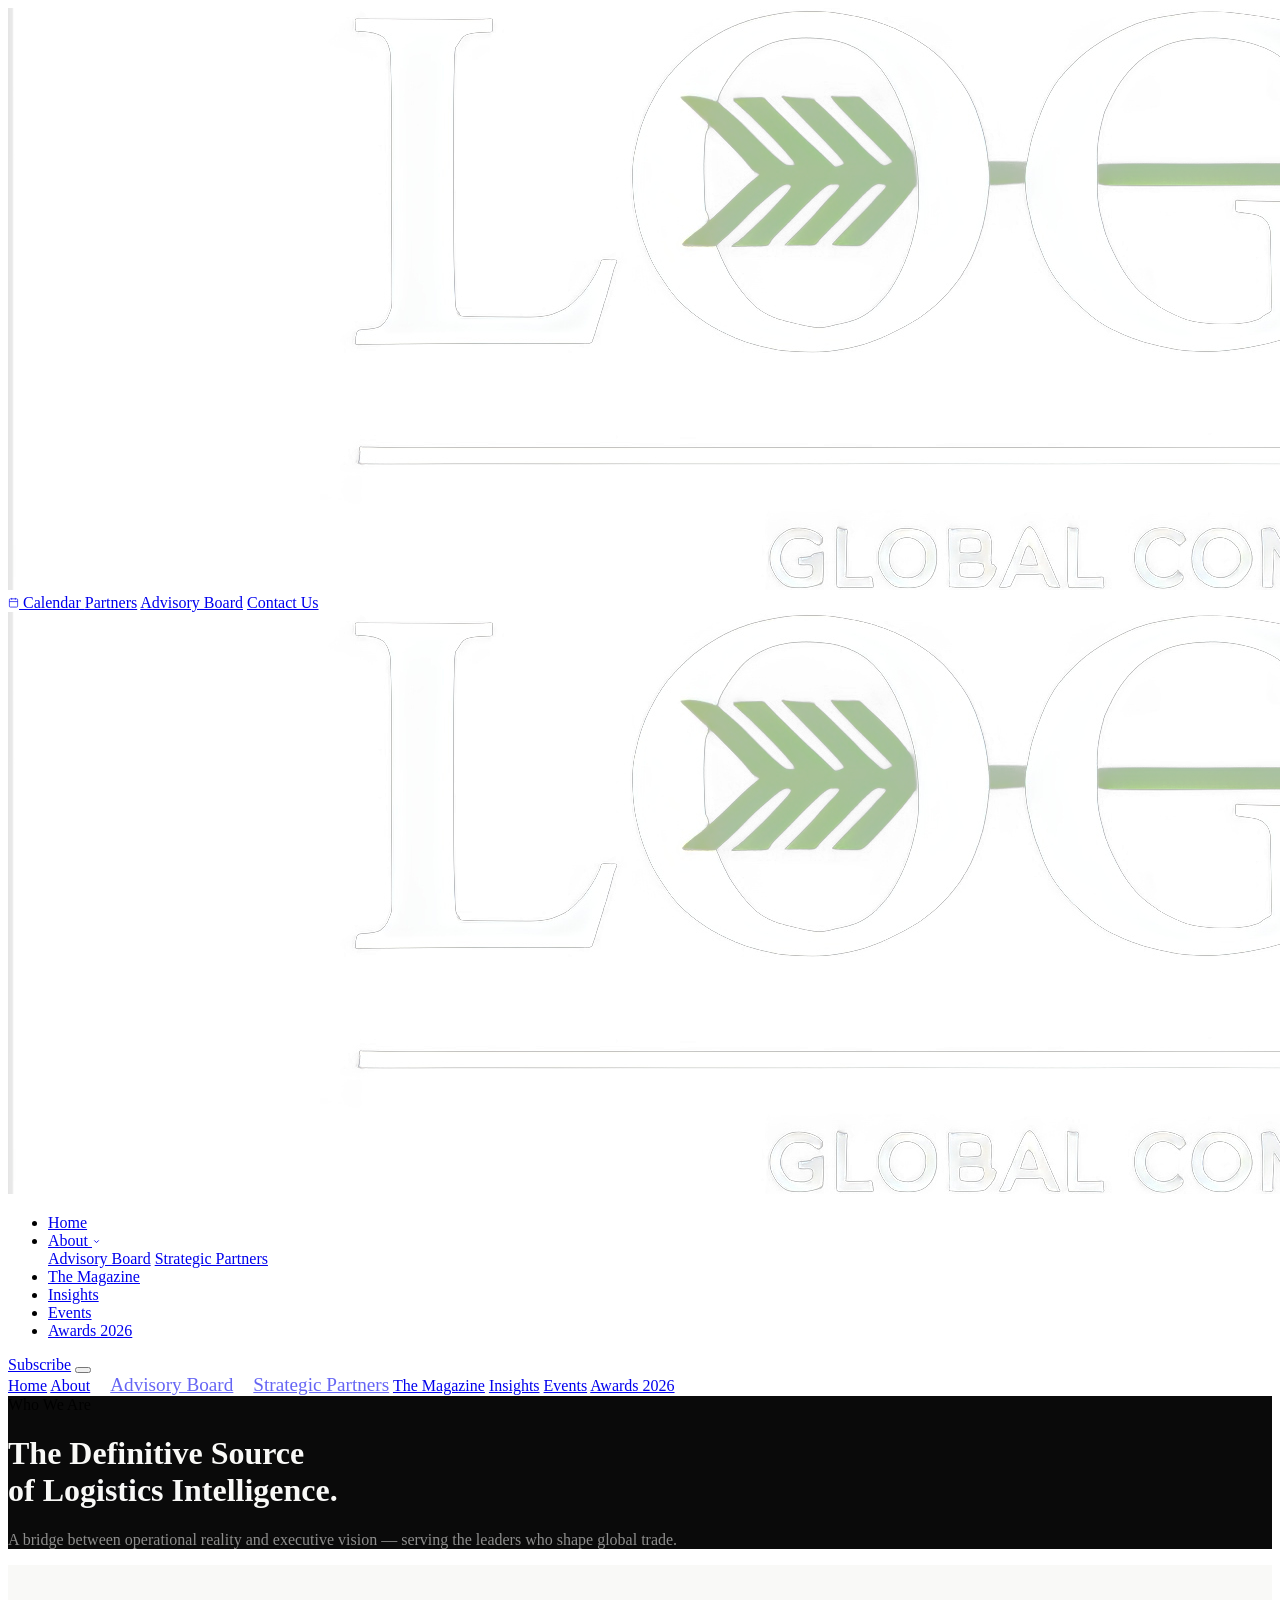
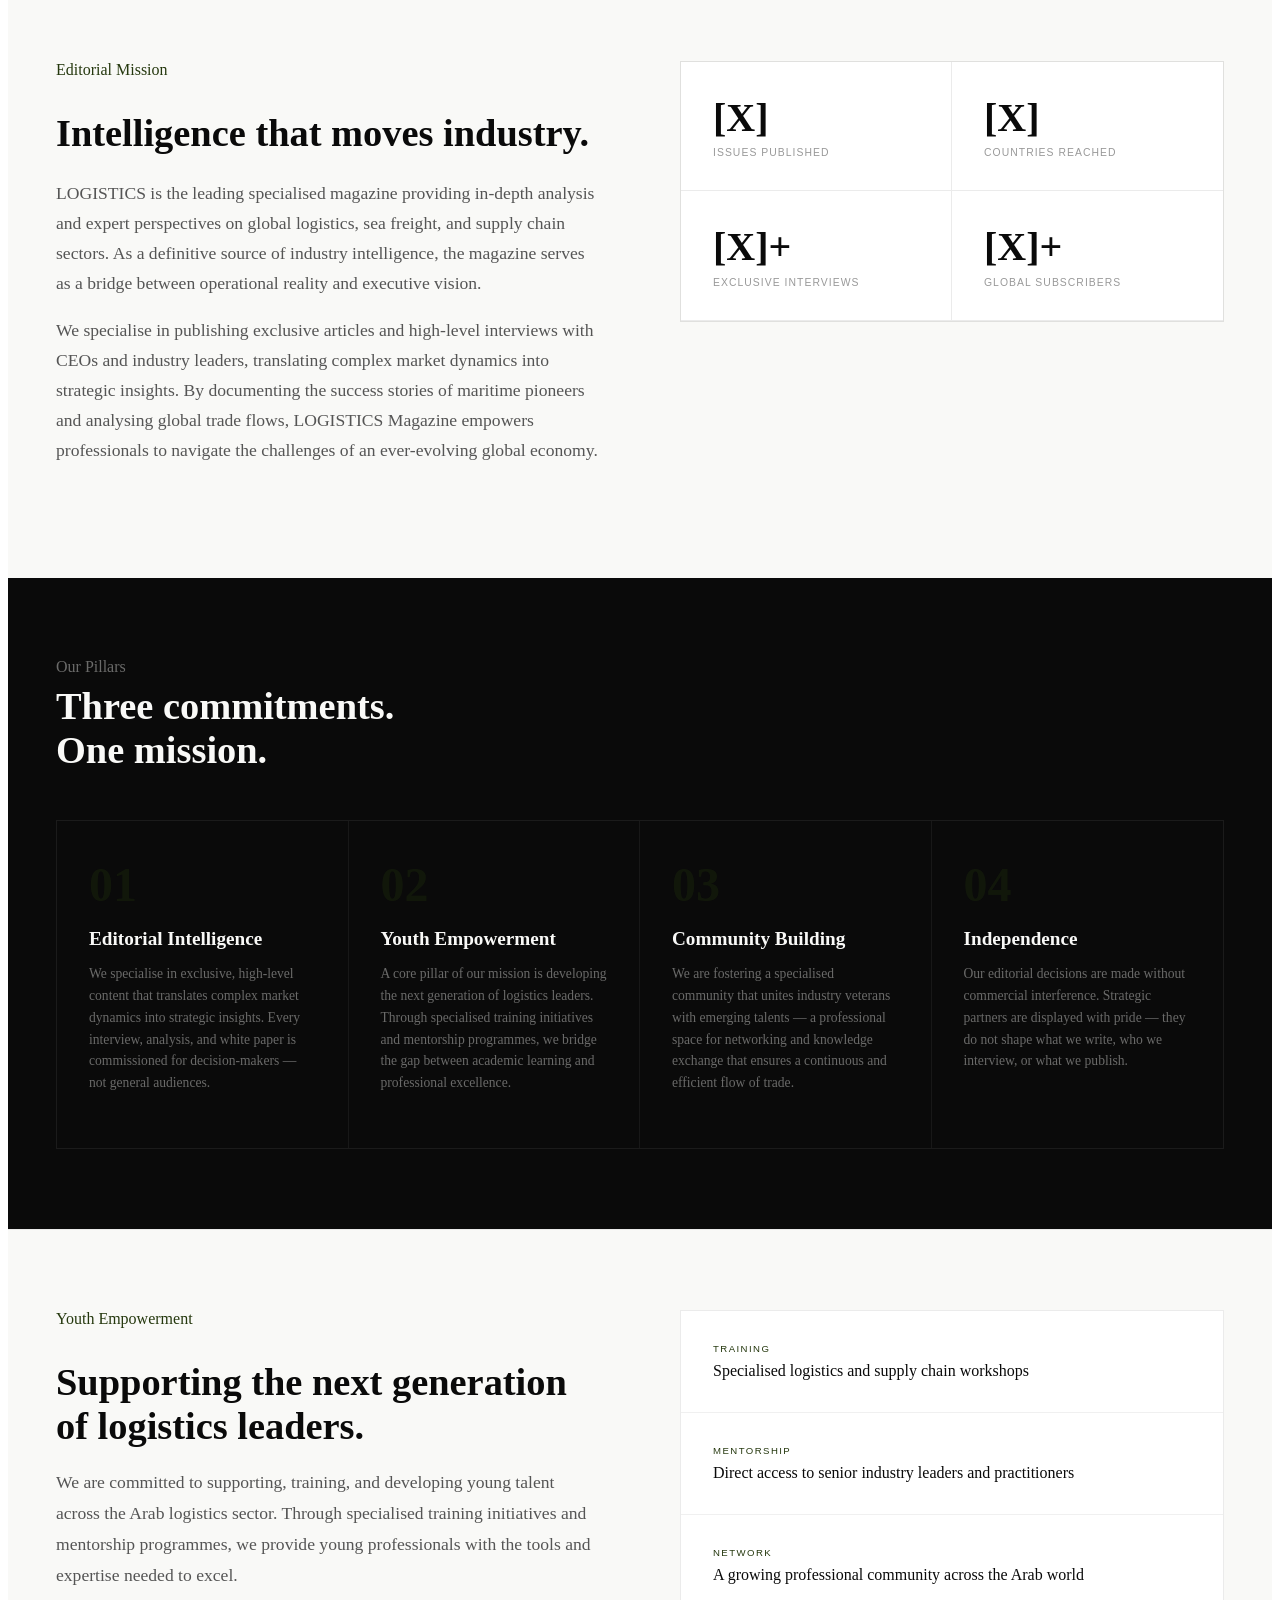
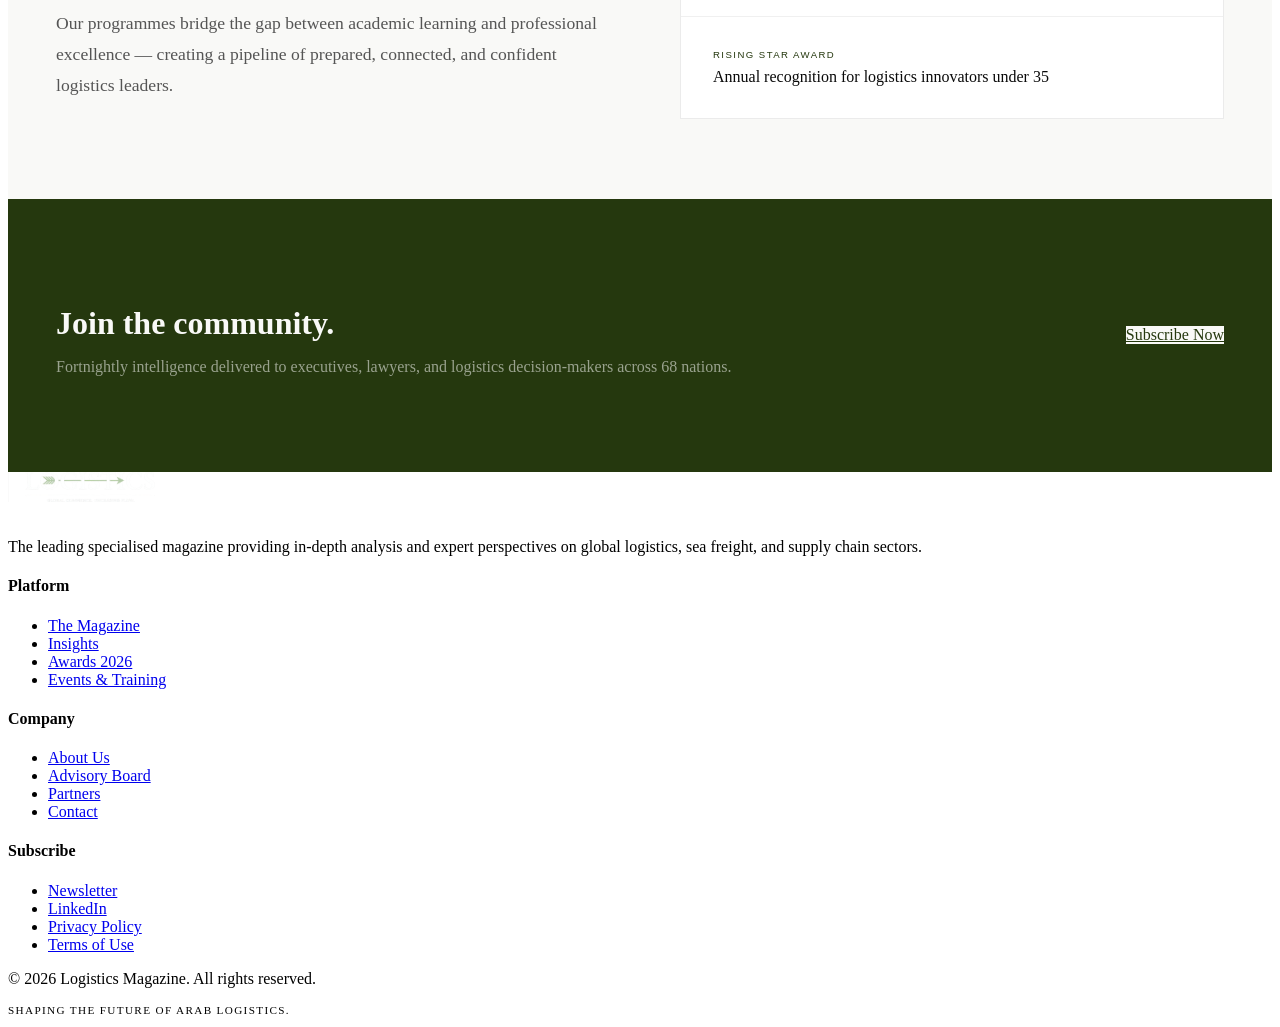
==== about.html @ a6165f2a "Add files via upload" ====
<!DOCTYPE html>
<html lang="en">
<head>
  <meta charset="UTF-8">
  <meta name="viewport" content="width=device-width, initial-scale=1.0">
  <title>About — Logistics Magazine</title>
  <link rel="stylesheet" href="style.css">
  <link rel="stylesheet" href="inner.css">
</head>
<body>
<div id="nav-placeholder"></div>

<!-- PAGE HEADER -->
<header class="page-header">
  <div class="section-label">Who We Are</div>
  <h1>The Definitive Source<br>of Logistics Intelligence.</h1>
  <p>A bridge between operational reality and executive vision — serving the leaders who shape global trade.</p>
</header>

<!-- MISSION STATEMENT -->
<section class="about-mission">
  <div class="about-mission-inner">
    <div class="about-col reveal">
      <div class="section-label">Editorial Mission</div>
      <h2>Intelligence that moves industry.</h2>
      <p>LOGISTICS is the leading specialised magazine providing in-depth analysis and expert perspectives on global logistics, sea freight, and supply chain sectors. As a definitive source of industry intelligence, the magazine serves as a bridge between operational reality and executive vision.</p>
      <p>We specialise in publishing exclusive articles and high-level interviews with CEOs and industry leaders, translating complex market dynamics into strategic insights. By documenting the success stories of maritime pioneers and analysing global trade flows, LOGISTICS Magazine empowers professionals to navigate the challenges of an ever-evolving global economy.</p>
    </div>
    <div class="about-col reveal" style="transition-delay:0.15s">
      <div class="about-stat-block">
        <div class="about-stat">
          <span class="about-stat-val">[X]</span>
          <span class="about-stat-label">Issues Published</span>
        </div>
        <div class="about-stat">
          <span class="about-stat-val">[X]</span>
          <span class="about-stat-label">Countries Reached</span>
        </div>
        <div class="about-stat">
          <span class="about-stat-val">[X]+</span>
          <span class="about-stat-label">Exclusive Interviews</span>
        </div>
        <div class="about-stat">
          <span class="about-stat-val">[X]+</span>
          <span class="about-stat-label">Global Subscribers</span>
        </div>
      </div>
    </div>
  </div>
</section>

<!-- THREE PILLARS -->
<section class="about-pillars">
  <div class="about-pillars-header reveal">
    <div class="section-label" style="color:rgba(249,249,247,0.4)">Our Pillars</div>
    <h2>Three commitments.<br>One mission.</h2>
  </div>
  <div class="pillars-grid">
    <div class="pillar-card reveal">
      <div class="pillar-num">01</div>
      <h3>Editorial Intelligence</h3>
      <p>We specialise in exclusive, high-level content that translates complex market dynamics into strategic insights. Every interview, analysis, and white paper is commissioned for decision-makers — not general audiences.</p>
    </div>
    <div class="pillar-card reveal" style="transition-delay:0.1s">
      <div class="pillar-num">02</div>
      <h3>Youth Empowerment</h3>
      <p>A core pillar of our mission is developing the next generation of logistics leaders. Through specialised training initiatives and mentorship programmes, we bridge the gap between academic learning and professional excellence.</p>
    </div>
    <div class="pillar-card reveal" style="transition-delay:0.2s">
      <div class="pillar-num">03</div>
      <h3>Community Building</h3>
      <p>We are fostering a specialised community that unites industry veterans with emerging talents — a professional space for networking and knowledge exchange that ensures a continuous and efficient flow of trade.</p>
    </div>
    <div class="pillar-card reveal" style="transition-delay:0.3s">
      <div class="pillar-num">04</div>
      <h3>Independence</h3>
      <p>Our editorial decisions are made without commercial interference. Strategic partners are displayed with pride — they do not shape what we write, who we interview, or what we publish.</p>
    </div>
  </div>
</section>

<!-- YOUTH EMPOWERMENT DEEP SECTION -->
<section style="padding:5rem 3rem;background:#F9F9F7;border-top:0.5px solid rgba(0,0,0,0.06)">
  <div style="display:grid;grid-template-columns:1fr 1fr;gap:5rem;align-items:center;max-width:1200px">
    <div class="reveal">
      <div class="section-label" style="color:#25380E">Youth Empowerment</div>
      <h2 style="font-family:'Playfair Display',serif;font-size:clamp(1.8rem,3vw,2.5rem);font-weight:700;color:#0A0A0A;line-height:1.15;margin-bottom:1.2rem">Supporting the next generation of logistics leaders.</h2>
      <p style="font-family:'Cormorant Garamond',serif;font-size:1.1rem;color:#555;line-height:1.75;margin-bottom:1rem">We are committed to supporting, training, and developing young talent across the Arab logistics sector. Through specialised training initiatives and mentorship programmes, we provide young professionals with the tools and expertise needed to excel.</p>
      <p style="font-family:'Cormorant Garamond',serif;font-size:1.1rem;color:#555;line-height:1.75">Our programmes bridge the gap between academic learning and professional excellence — creating a pipeline of prepared, connected, and confident logistics leaders.</p>
    </div>
    <div class="reveal" style="transition-delay:0.15s">
      <div style="border:0.5px solid rgba(0,0,0,0.08);background:#fff">
        <div style="padding:2rem;border-bottom:0.5px solid rgba(0,0,0,0.06)">
          <div style="font-family:'Jost',sans-serif;font-size:0.6rem;letter-spacing:0.15em;text-transform:uppercase;color:#25380E;margin-bottom:0.5rem">Training</div>
          <div style="font-family:'Playfair Display',serif;font-size:1rem;color:#0A0A0A">Specialised logistics and supply chain workshops</div>
        </div>
        <div style="padding:2rem;border-bottom:0.5px solid rgba(0,0,0,0.06)">
          <div style="font-family:'Jost',sans-serif;font-size:0.6rem;letter-spacing:0.15em;text-transform:uppercase;color:#25380E;margin-bottom:0.5rem">Mentorship</div>
          <div style="font-family:'Playfair Display',serif;font-size:1rem;color:#0A0A0A">Direct access to senior industry leaders and practitioners</div>
        </div>
        <div style="padding:2rem;border-bottom:0.5px solid rgba(0,0,0,0.06)">
          <div style="font-family:'Jost',sans-serif;font-size:0.6rem;letter-spacing:0.15em;text-transform:uppercase;color:#25380E;margin-bottom:0.5rem">Network</div>
          <div style="font-family:'Playfair Display',serif;font-size:1rem;color:#0A0A0A">A growing professional community across the Arab world</div>
        </div>
        <div style="padding:2rem">
          <div style="font-family:'Jost',sans-serif;font-size:0.6rem;letter-spacing:0.15em;text-transform:uppercase;color:#25380E;margin-bottom:0.5rem">Rising Star Award</div>
          <div style="font-family:'Playfair Display',serif;font-size:1rem;color:#0A0A0A">Annual recognition for logistics innovators under 35</div>
        </div>
      </div>
    </div>
  </div>
</section>

<!-- CTA STRIP -->
<section class="about-cta-strip">
  <div class="about-cta-inner reveal">
    <div>
      <h2>Join the community.</h2>
      <p>Fortnightly intelligence delivered to executives, lawyers, and logistics decision-makers across 68 nations.</p>
    </div>
    <a href="index.html#subscribe" class="btn-primary">Subscribe Now</a>
  </div>
</section>

<div id="footer-placeholder"></div>
<script src="main.js"></script>
<script src="components.js"></script>
</body>
</html>
---- inner.css ----
/* ── INNER PAGE SHARED STYLES ─────────────────────────────────────────────── */

.page-header { background: #0A0A0A; }
.page-header em { font-style: italic; color: rgba(249,249,247,0.5); }
.page-header h1 { color: #F9F9F7; }
.page-header p { color: rgba(249,249,247,0.55); }

/* ── ABOUT ───────────────────────────────────────────────────────────────── */
.about-mission { padding: 6rem 3rem; background: #F9F9F7; }
.about-mission-inner { display: grid; grid-template-columns: 1fr 1fr; gap: 5rem; align-items: start; }
.about-col h2 { font-family: 'Playfair Display', serif; font-size: clamp(1.8rem, 3vw, 2.5rem); font-weight: 700; line-height: 1.15; margin-bottom: 1.5rem; color: #0A0A0A; }
.about-col p { font-family: 'Cormorant Garamond', serif; font-size: 1.1rem; color: #555; margin-bottom: 1rem; line-height: 1.7; }
.about-col .section-label { color: #25380E; }
.about-col .section-label::before { background: #25380E; }
.about-stat-block { display: grid; grid-template-columns: 1fr 1fr; gap: 0; border: 0.5px solid rgba(0,0,0,0.1); }
.about-stat { padding: 2rem; border-right: 0.5px solid rgba(0,0,0,0.08); border-bottom: 0.5px solid rgba(0,0,0,0.08); background: #fff; display: flex; flex-direction: column; gap: 0.4rem; }
.about-stat:nth-child(even) { border-right: none; }
.about-stat-val { font-family: 'Playfair Display', serif; font-size: 2.5rem; font-weight: 700; color: #0A0A0A; }
.about-stat-label { font-family: 'Jost', sans-serif; font-size: 0.65rem; letter-spacing: 0.1em; text-transform: uppercase; color: #999; }

.about-pillars { padding: 5rem 3rem; background: #0A0A0A; }
.about-pillars-header { margin-bottom: 3rem; }
.about-pillars-header h2 { font-family: 'Playfair Display', serif; font-size: clamp(1.8rem, 3vw, 2.5rem); font-weight: 700; margin-top: 0.5rem; color: #F9F9F7; }
.pillars-grid { display: grid; grid-template-columns: repeat(4, 1fr); gap: 0; border: 0.5px solid rgba(255,255,255,0.07); }
.pillar-card { padding: 2.5rem 2rem; border-right: 0.5px solid rgba(255,255,255,0.06); transition: background 0.2s; }
.pillar-card:last-child { border-right: none; }
.pillar-card:hover { background: rgba(255,255,255,0.02); }
.pillar-num { font-family: 'Playfair Display', serif; font-size: 3rem; font-weight: 900; color: rgba(37,56,14,0.3); line-height: 1; margin-bottom: 1rem; }
.pillar-card h3 { font-family: 'Playfair Display', serif; font-size: 1.2rem; font-weight: 600; margin-bottom: 0.8rem; color: #F9F9F7; }
.pillar-card p { font-size: 0.85rem; color: rgba(249,249,247,0.4); line-height: 1.6; }

.about-cta-strip { padding: 5rem 3rem; background: #25380E; }
.about-cta-inner { display: flex; align-items: center; justify-content: space-between; gap: 3rem; }
.about-cta-inner h2 { font-family: 'Playfair Display', serif; font-size: clamp(1.5rem, 2.5vw, 2rem); font-weight: 700; margin-bottom: 0.5rem; color: #F9F9F7; }
.about-cta-inner p { font-family: 'Cormorant Garamond', serif; font-size: 1rem; color: rgba(249,249,247,0.55); }
.about-cta-strip .btn-primary { background: #F9F9F7; color: #25380E; white-space: nowrap; flex-shrink: 0; }
.about-cta-strip .btn-primary:hover { background: #fff; }

/* ── ISSUES PAGE ──────────────────────────────────────────────────────────── */
.issues-grid { padding: 4rem 3rem; display: grid; grid-template-columns: repeat(3, 1fr); gap: 1px; background: rgba(0,0,0,0.08); }
.issue-card { aspect-ratio: 2/3; padding: 2.5rem; display: flex; flex-direction: column; justify-content: flex-end; position: relative; overflow: hidden; cursor: none; transition: filter 0.3s; }
.issue-card:hover { filter: brightness(1.2); }
.issue-card-content { position: relative; z-index: 1; }
.issue-card .issue-number { font-family: 'Jost', sans-serif; font-size: 0.6rem; letter-spacing: 0.2em; text-transform: uppercase; color: rgba(255,255,255,0.4); margin-bottom: 0.5rem; }
.issue-card .issue-title { font-family: 'Playfair Display', serif; font-size: 1.2rem; font-weight: 600; color: #F9F9F7; margin-bottom: 0.4rem; line-height: 1.3; }
.issue-card .issue-date { font-size: 0.72rem; color: rgba(255,255,255,0.35); margin-bottom: 1rem; }
.issue-btn { display: inline-block; font-family: 'Jost', sans-serif; font-size: 0.62rem; letter-spacing: 0.12em; text-transform: uppercase; color: #F9F9F7; background: #25380E; padding: 0.5rem 1rem; text-decoration: none; transition: background 0.2s; }
.issue-btn:hover { background: #3a5518; }

/* ── INSIGHTS PAGE ────────────────────────────────────────────────────────── */
.insights-page-grid { padding: 4rem 3rem; display: grid; grid-template-columns: repeat(2, 1fr); gap: 0; border-top: 0.5px solid rgba(0,0,0,0.08); background: #F9F9F7; }
.insight-page-card { padding: 2.5rem; border-right: 0.5px solid rgba(0,0,0,0.08); border-bottom: 0.5px solid rgba(0,0,0,0.08); background: #F9F9F7; display: flex; flex-direction: column; gap: 0.8rem; transition: background 0.2s; }
.insight-page-card:hover { background: #EFEFEB; }
.insight-page-card:nth-child(even) { border-right: none; }
.insight-page-card .insight-category { font-family: 'Jost', sans-serif; font-size: 0.6rem; letter-spacing: 0.15em; text-transform: uppercase; color: #25380E; }
.insight-page-card h3 { font-family: 'Playfair Display', serif; font-size: 1.2rem; font-weight: 400; line-height: 1.4; color: #0A0A0A; flex: 1; }
.insight-page-card p { font-family: 'Cormorant Garamond', serif; font-size: 1rem; color: #777; line-height: 1.6; }
.insight-page-card .insight-meta { font-size: 0.72rem; color: #999; display: flex; gap: 0.5rem; }
.insight-page-card .insight-link { font-family: 'Jost', sans-serif; font-size: 0.65rem; letter-spacing: 0.1em; color: #25380E; text-decoration: none; }
.insight-page-card:first-child { grid-column: span 2; background: #0A0A0A; }
.insight-page-card:first-child h3 { font-size: 1.8rem; color: #F9F9F7; }
.insight-page-card:first-child .insight-category { color: var(--green-bright); }
.insight-page-card:first-child .insight-meta { color: rgba(249,249,247,0.35); }
.insight-page-card:first-child p { color: rgba(249,249,247,0.5); }
.insight-page-card:first-child .insight-link { color: var(--green-bright); }
.insight-page-card:first-child:hover { background: #111; }

/* ── ADVISORY PAGE ────────────────────────────────────────────────────────── */
.advisory-grid { padding: 4rem 3rem; display: grid; grid-template-columns: repeat(3, 1fr); gap: 0; background: #F9F9F7; border-top: 0.5px solid rgba(0,0,0,0.08); }
.advisory-card { padding: 2.5rem; border-right: 0.5px solid rgba(0,0,0,0.08); border-bottom: 0.5px solid rgba(0,0,0,0.08); background: #fff; display: flex; flex-direction: column; gap: 1rem; transition: background 0.2s; }
.advisory-card:hover { background: #F5F5F1; }
.advisory-card:nth-child(3n) { border-right: none; }
.advisory-card-avatar { width: 72px; height: 72px; border-radius: 50%; background: #25380E; display: flex; align-items: center; justify-content: center; font-family: 'Playfair Display', serif; font-size: 1.2rem; color: rgba(249,249,247,0.7); }
.advisory-card-name { font-family: 'Jost', sans-serif; font-size: 0.95rem; font-weight: 500; color: #0A0A0A; }
.advisory-card-title { font-family: 'Cormorant Garamond', serif; font-size: 1rem; color: #777; line-height: 1.4; }
.advisory-card-country { font-family: 'Jost', sans-serif; font-size: 0.6rem; letter-spacing: 0.15em; text-transform: uppercase; color: #25380E; }
.advisory-card-li { display: inline-flex; align-items: center; gap: 0.5rem; font-family: 'Jost', sans-serif; font-size: 0.65rem; letter-spacing: 0.1em; text-transform: uppercase; color: #888; text-decoration: none; border: 0.5px solid rgba(0,0,0,0.12); padding: 0.4rem 0.8rem; transition: background 0.2s, color 0.2s; width: fit-content; margin-top: auto; }
.advisory-card-li:hover { background: #0a66c2; color: #fff; border-color: #0a66c2; }

/* ── EVENTS PAGE ──────────────────────────────────────────────────────────── */
.events-list { padding: 4rem 3rem; border-top: 0.5px solid rgba(0,0,0,0.08); background: #F9F9F7; }
.event-row { display: grid; grid-template-columns: 100px 140px 1fr auto; align-items: center; gap: 2rem; padding: 2rem 0; border-bottom: 0.5px solid rgba(0,0,0,0.08); transition: background 0.2s, padding 0.2s; cursor: none; }
.event-row:hover { background: #EFEFEB; padding-left: 1rem; }
.event-date { font-family: 'Playfair Display', serif; font-size: 1rem; font-weight: 700; color: #0A0A0A; }
.event-city { font-family: 'Jost', sans-serif; font-size: 0.7rem; font-weight: 500; letter-spacing: 0.15em; text-transform: uppercase; color: #25380E; }
.event-info h3 { font-family: 'Playfair Display', serif; font-size: 1.1rem; font-weight: 400; color: #0A0A0A; margin-bottom: 0.3rem; }
.event-info p { font-size: 0.82rem; color: #777; line-height: 1.5; }
.event-type { font-family: 'Jost', sans-serif; font-size: 0.6rem; letter-spacing: 0.12em; text-transform: uppercase; color: #F9F9F7; background: #25380E; padding: 0.3rem 0.8rem; white-space: nowrap; }

.register-section { padding: 5rem 3rem; background: #0A0A0A; border-top: 0.5px solid rgba(255,255,255,0.05); }
.register-inner { max-width: 700px; }
.register-inner h2 { font-family: 'Playfair Display', serif; font-size: 2rem; font-weight: 700; margin-bottom: 0.5rem; color: #F9F9F7; }
.register-inner p { font-family: 'Cormorant Garamond', serif; font-size: 1.05rem; color: rgba(249,249,247,0.5); margin-bottom: 2rem; }
.register-form { display: grid; grid-template-columns: 1fr 1fr; gap: 1px; background: rgba(255,255,255,0.06); border: 0.5px solid rgba(255,255,255,0.06); margin-bottom: 1px; }
.form-field { background: #111; padding: 1rem 1.2rem; display: flex; flex-direction: column; gap: 0.3rem; }
.form-field label { font-family: 'Jost', sans-serif; font-size: 0.6rem; letter-spacing: 0.12em; text-transform: uppercase; color: rgba(249,249,247,0.3); }
.form-field input, .form-field select { background: transparent; border: none; color: #F9F9F7; font-family: 'Jost', sans-serif; font-size: 0.9rem; outline: none; padding: 0; }
.form-field select option { background: #1a1a1a; }
.form-full { grid-column: span 2; }
.form-submit { background: #111; padding: 1.2rem; border-top: 0.5px solid rgba(255,255,255,0.06); display: flex; justify-content: flex-end; }

/* ── AWARDS PAGE ──────────────────────────────────────────────────────────── */
.awards-hero { padding: 180px 3rem 80px; background: linear-gradient(135deg, #0A0A0A 0%, #1a2e10 100%); border-bottom: 0.5px solid rgba(37,56,14,0.3); position: relative; overflow: hidden; }
.awards-hero::before { content: 'GOLD LIST'; position: absolute; right: -2rem; top: 50%; transform: translateY(-50%); font-family: 'Playfair Display', serif; font-size: 12rem; font-weight: 900; color: rgba(196,169,90,0.04); white-space: nowrap; pointer-events: none; letter-spacing: 0.1em; }
.awards-hero h1 { font-family: 'Playfair Display', serif; font-size: clamp(3rem, 6vw, 5.5rem); font-weight: 700; line-height: 1; max-width: 700px; margin-bottom: 1rem; color: #F9F9F7; }
.awards-hero .gold-accent { color: var(--gold); }
.awards-hero p { font-family: 'Cormorant Garamond', serif; font-size: 1.15rem; color: rgba(249,249,247,0.5); max-width: 560px; line-height: 1.7; }

.awards-grid { padding: 4rem 3rem; display: grid; grid-template-columns: repeat(3, 1fr); gap: 0; background: #F9F9F7; border-top: 0.5px solid rgba(0,0,0,0.08); }
.award-card { padding: 3rem 2.5rem; border-right: 0.5px solid rgba(0,0,0,0.08); border-bottom: 0.5px solid rgba(0,0,0,0.08); background: #fff; position: relative; transition: background 0.2s; }
.award-card:hover { background: #F5F5F1; }
.award-card:nth-child(3n) { border-right: none; }
.award-card:last-child.award-lifetime { grid-column: span 3; border-right: none; background: #0A0A0A; display: flex; align-items: center; gap: 4rem; }
.award-card:last-child.award-lifetime .award-title { color: #F9F9F7; }
.award-card:last-child.award-lifetime .award-desc { color: rgba(249,249,247,0.4); }
.award-number { font-family: 'Playfair Display', serif; font-size: 4rem; font-weight: 900; color: rgba(196,169,90,0.12); line-height: 1; margin-bottom: 1rem; }
.award-icon { font-size: 1.5rem; margin-bottom: 1rem; }
.award-title { font-family: 'Playfair Display', serif; font-size: 1.1rem; font-weight: 600; color: #0A0A0A; margin-bottom: 0.3rem; }
.award-subtitle { font-family: 'Jost', sans-serif; font-size: 0.6rem; letter-spacing: 0.12em; text-transform: uppercase; color: var(--gold); margin-bottom: 1rem; }
.award-desc { font-size: 0.82rem; color: #777; line-height: 1.6; }
.award-nominate { display: inline-block; margin-top: 1.5rem; font-family: 'Jost', sans-serif; font-size: 0.6rem; letter-spacing: 0.12em; text-transform: uppercase; color: var(--gold); border: 0.5px solid var(--gold); padding: 0.4rem 0.9rem; text-decoration: none; transition: background 0.2s, color 0.2s; }
.award-nominate:hover { background: var(--gold); color: #0A0A0A; }

/* ── PARTNERS PAGE ────────────────────────────────────────────────────────── */
.partners-grid { padding: 5rem 3rem; display: grid; grid-template-columns: repeat(3, 1fr); gap: 0; background: #F9F9F7; border-top: 0.5px solid rgba(0,0,0,0.08); }
.partner-card { padding: 3rem; border-right: 0.5px solid rgba(0,0,0,0.08); border-bottom: 0.5px solid rgba(0,0,0,0.08); background: #fff; display: flex; flex-direction: column; gap: 1rem; align-items: center; text-align: center; transition: background 0.2s; }
.partner-card:hover { background: #F5F5F1; }
.partner-card:nth-child(3n) { border-right: none; }
.partner-logo-placeholder { width: 80px; height: 80px; background: #f0f0ec; border: 0.5px solid rgba(0,0,0,0.08); display: flex; align-items: center; justify-content: center; }
.partner-logo-placeholder span { font-family: 'Playfair Display', serif; font-size: 1.5rem; color: #25380E; }
.partner-name { font-family: 'Jost', sans-serif; font-size: 0.8rem; font-weight: 500; letter-spacing: 0.05em; color: #0A0A0A; }

/* RESPONSIVE INNER */
@media (max-width: 900px) {
  .about-mission { padding: 4rem 1.5rem; }
  .about-mission-inner { grid-template-columns: 1fr; gap: 3rem; }
  .about-pillars { padding: 3rem 1.5rem; }
  .pillars-grid { grid-template-columns: repeat(2, 1fr); }
  .pillar-card:nth-child(2) { border-right: none; }
  .about-cta-strip { padding: 4rem 1.5rem; }
  .about-cta-inner { flex-direction: column; align-items: flex-start; }
  .issues-grid { padding: 2rem 1.5rem; grid-template-columns: repeat(2, 1fr); }
  .insights-page-grid { padding: 2rem 1.5rem; grid-template-columns: 1fr; }
  .insight-page-card:first-child { grid-column: span 1; }
  .insight-page-card:first-child h3 { font-size: 1.3rem; }
  .advisory-grid { padding: 2rem 1.5rem; grid-template-columns: repeat(2, 1fr); }
  .advisory-card:nth-child(3n) { border-right: 0.5px solid rgba(0,0,0,0.08); }
  .advisory-card:nth-child(even) { border-right: none; }
  .events-list { padding: 2rem 1.5rem; }
  .event-row { grid-template-columns: 80px 1fr; gap: 1rem; }
  .event-city { display: none; }
  .event-type { display: none; }
  .register-section { padding: 3rem 1.5rem; }
  .register-form { grid-template-columns: 1fr; }
  .form-full { grid-column: span 1; }
  .awards-grid { padding: 2rem 1.5rem; grid-template-columns: repeat(2, 1fr); }
  .award-card:nth-child(3n) { border-right: 0.5px solid rgba(0,0,0,0.08); }
  .award-card:nth-child(even) { border-right: none; }
  .award-card:last-child.award-lifetime { grid-column: span 2; flex-direction: column; gap: 1rem; }
  .partners-grid { padding: 3rem 1.5rem; grid-template-columns: repeat(2, 1fr); }
  .partner-card:nth-child(3n) { border-right: 0.5px solid rgba(0,0,0,0.08); }
  .partner-card:nth-child(even) { border-right: none; }
}
@media (max-width: 600px) {
  .pillars-grid { grid-template-columns: 1fr; }
  .pillar-card { border-right: none !important; }
  .issues-grid { grid-template-columns: 1fr; }
  .advisory-grid { grid-template-columns: 1fr; }
  .awards-grid { grid-template-columns: 1fr; }
  .award-card:last-child.award-lifetime { grid-column: span 1; }
  .partners-grid { grid-template-columns: 1fr; }
  .awards-hero { padding: 120px 1.5rem 60px; }
}
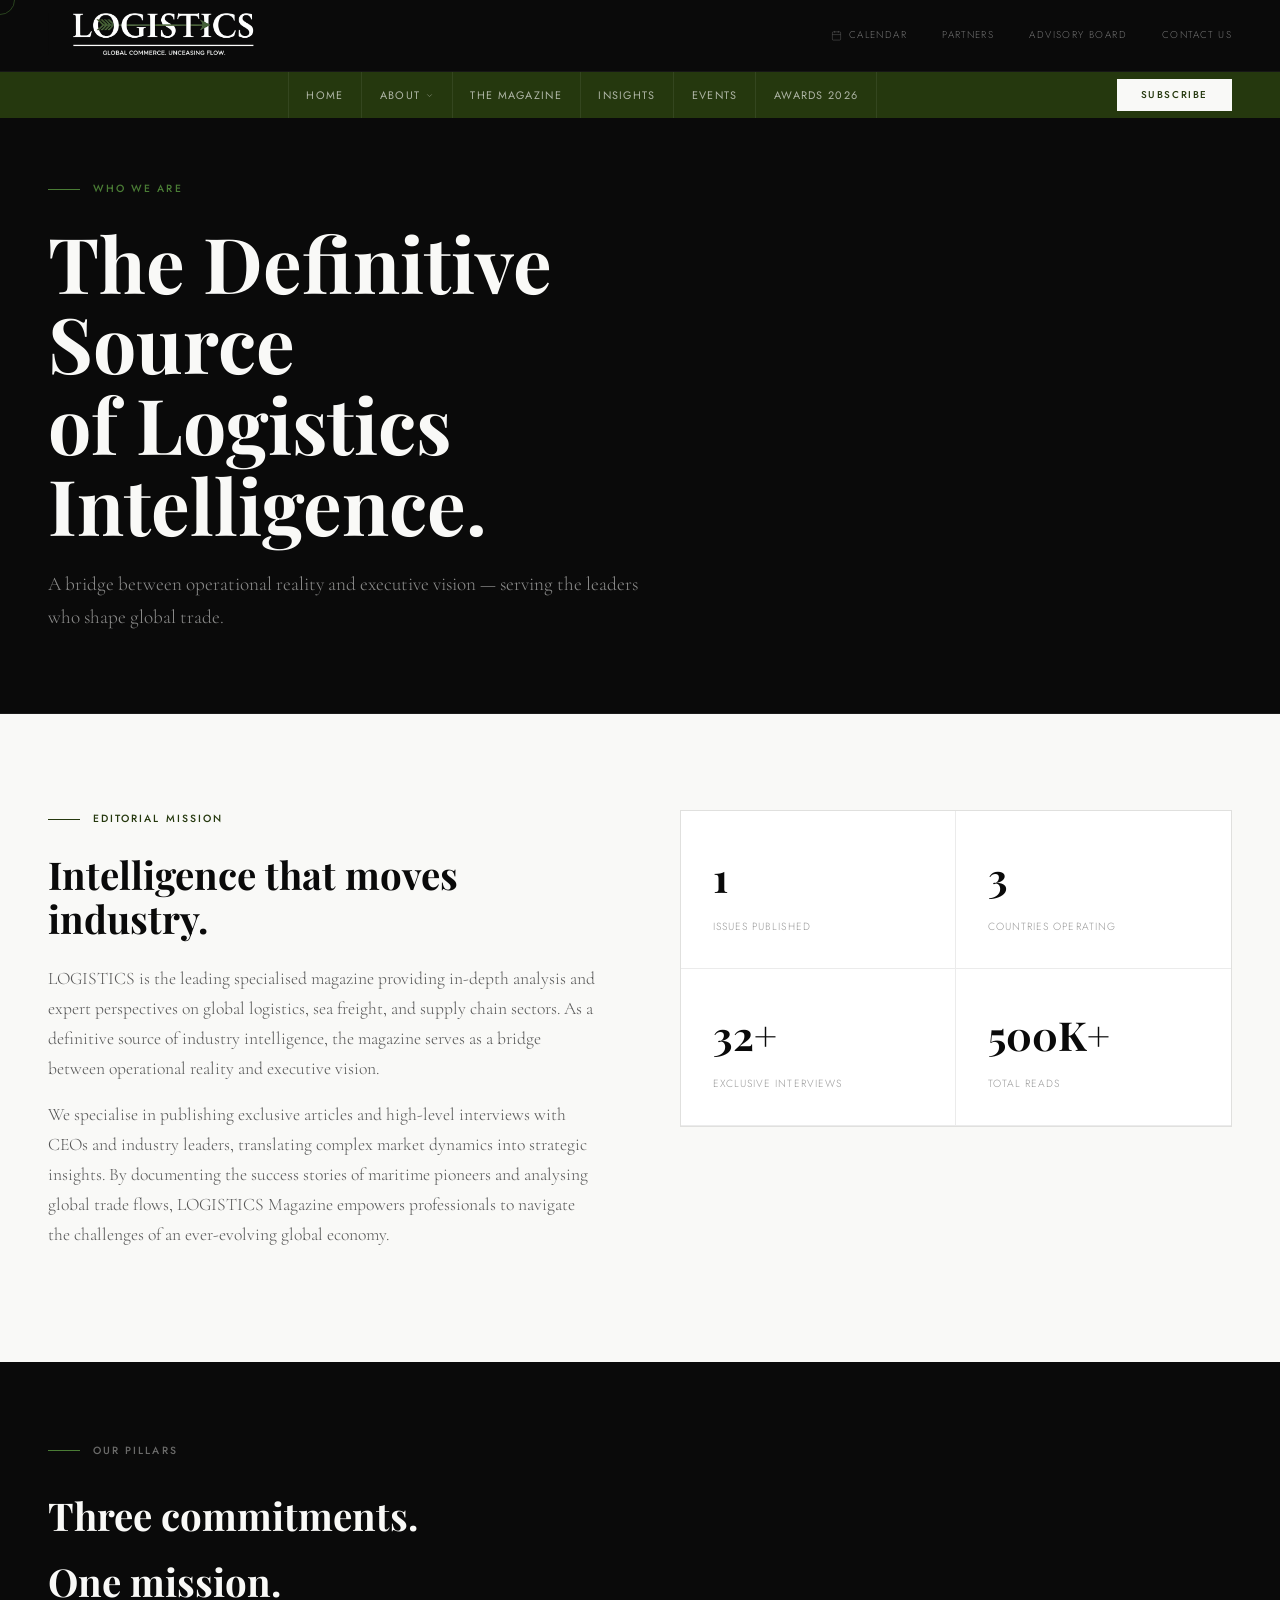
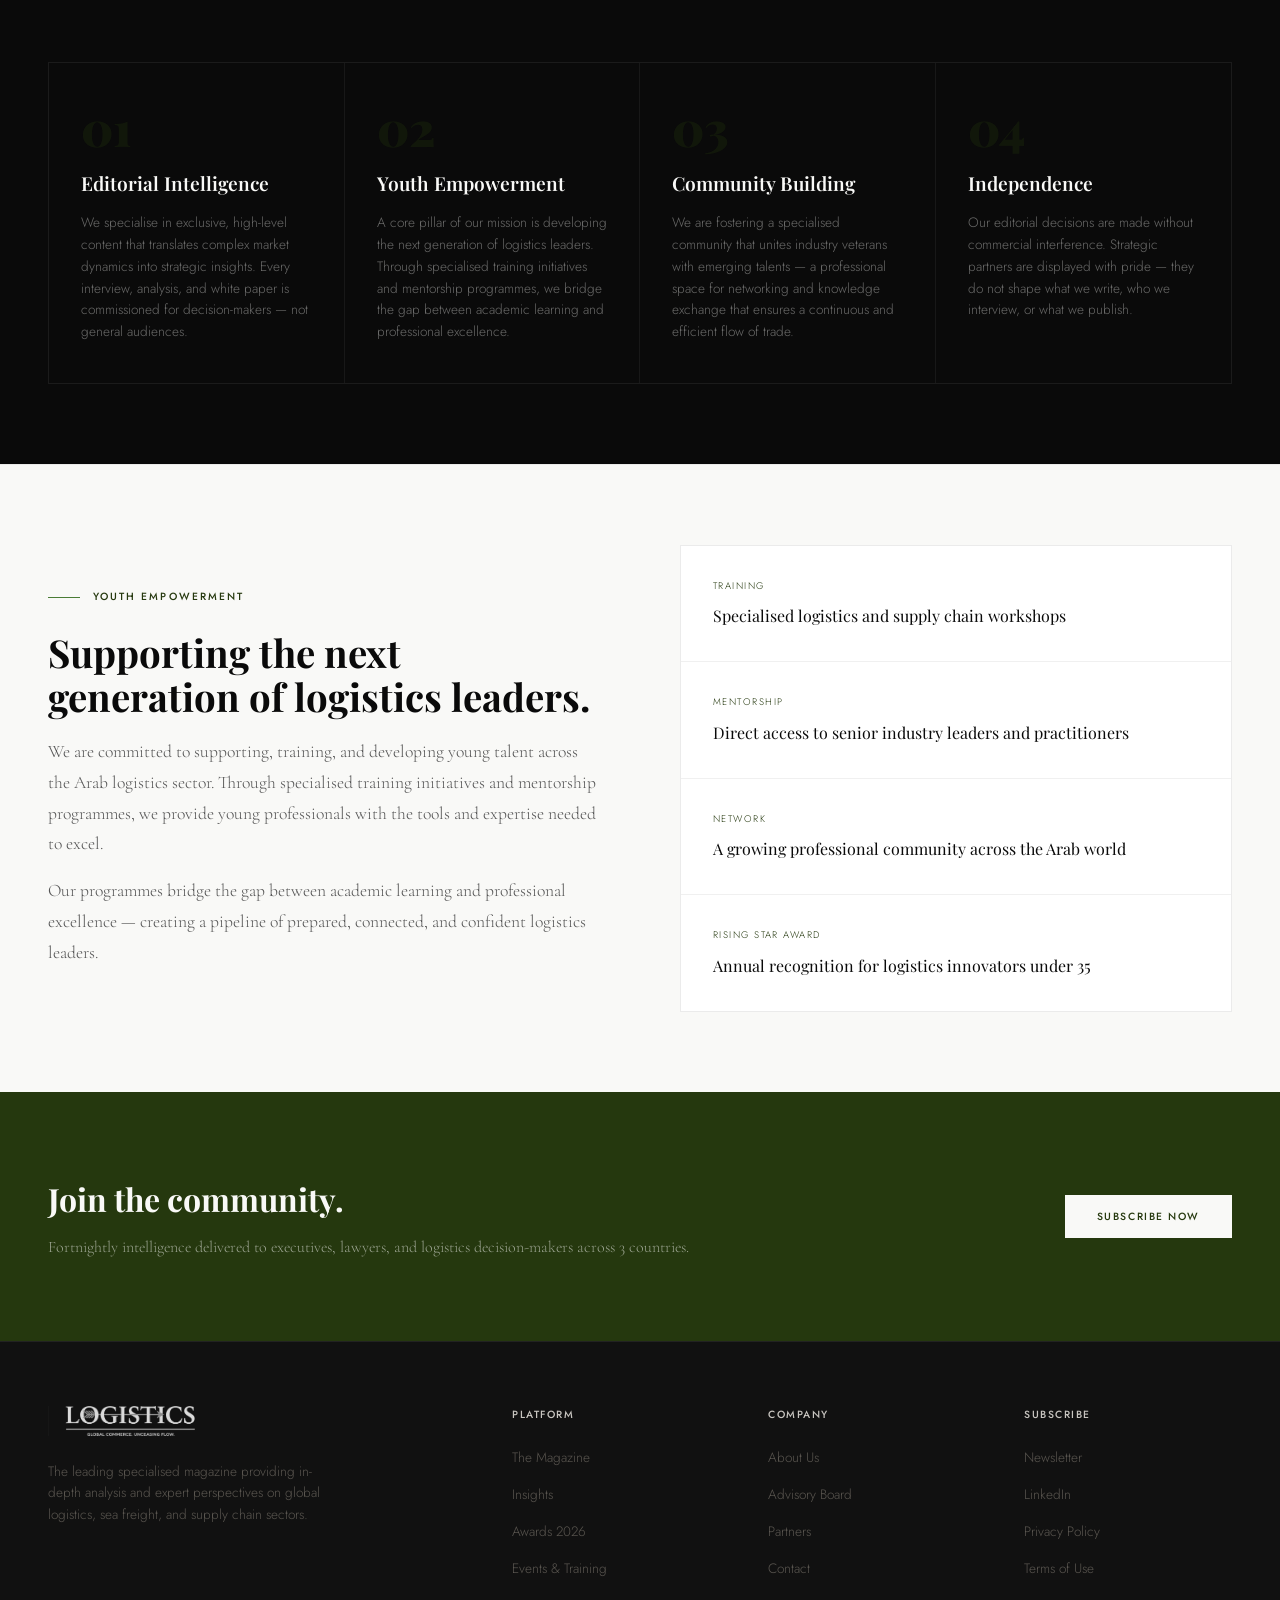
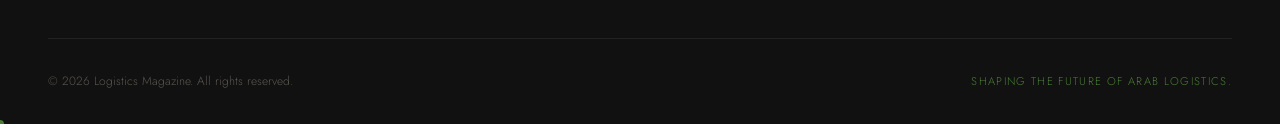
==== commit 17bf75b7: "Update about.html" ====
--- a/about.html
+++ b/about.html
@@ -10,14 +10,12 @@
 <body>
 <div id="nav-placeholder"></div>
 
-<!-- PAGE HEADER -->
 <header class="page-header">
   <div class="section-label">Who We Are</div>
   <h1>The Definitive Source<br>of Logistics Intelligence.</h1>
   <p>A bridge between operational reality and executive vision — serving the leaders who shape global trade.</p>
 </header>
 
-<!-- MISSION STATEMENT -->
 <section class="about-mission">
   <div class="about-mission-inner">
     <div class="about-col reveal">
@@ -29,27 +27,26 @@
     <div class="about-col reveal" style="transition-delay:0.15s">
       <div class="about-stat-block">
         <div class="about-stat">
-          <span class="about-stat-val">[X]</span>
+          <span class="about-stat-val">1</span>
           <span class="about-stat-label">Issues Published</span>
         </div>
         <div class="about-stat">
-          <span class="about-stat-val">[X]</span>
-          <span class="about-stat-label">Countries Reached</span>
+          <span class="about-stat-val">3</span>
+          <span class="about-stat-label">Countries Operating</span>
         </div>
         <div class="about-stat">
-          <span class="about-stat-val">[X]+</span>
+          <span class="about-stat-val">32+</span>
           <span class="about-stat-label">Exclusive Interviews</span>
         </div>
         <div class="about-stat">
-          <span class="about-stat-val">[X]+</span>
-          <span class="about-stat-label">Global Subscribers</span>
+          <span class="about-stat-val">500K+</span>
+          <span class="about-stat-label">Total Reads</span>
         </div>
       </div>
     </div>
   </div>
 </section>
 
-<!-- THREE PILLARS -->
 <section class="about-pillars">
   <div class="about-pillars-header reveal">
     <div class="section-label" style="color:rgba(249,249,247,0.4)">Our Pillars</div>
@@ -79,7 +76,6 @@
   </div>
 </section>
 
-<!-- YOUTH EMPOWERMENT DEEP SECTION -->
 <section style="padding:5rem 3rem;background:#F9F9F7;border-top:0.5px solid rgba(0,0,0,0.06)">
   <div style="display:grid;grid-template-columns:1fr 1fr;gap:5rem;align-items:center;max-width:1200px">
     <div class="reveal">
@@ -111,12 +107,11 @@
   </div>
 </section>
 
-<!-- CTA STRIP -->
 <section class="about-cta-strip">
   <div class="about-cta-inner reveal">
     <div>
       <h2>Join the community.</h2>
-      <p>Fortnightly intelligence delivered to executives, lawyers, and logistics decision-makers across 68 nations.</p>
+      <p>Fortnightly intelligence delivered to executives, lawyers, and logistics decision-makers across 3 countries.</p>
     </div>
     <a href="index.html#subscribe" class="btn-primary">Subscribe Now</a>
   </div>
--- a/style.css
+++ b/style.css
@@ -0,0 +1,498 @@
+@import url('https://fonts.googleapis.com/css2?family=Playfair+Display:ital,wght@0,400;0,600;0,700;0,900;1,400;1,600&family=Cormorant+Garamond:ital,wght@0,300;0,400;0,500;0,600;1,300;1,400&family=Jost:wght@300;400;500;600&display=swap');
+
+:root {
+  --black: #080808;
+  --black-2: #111111;
+  --black-3: #1a1a1a;
+  --black-4: #222222;
+  --green-dark: #1e3a14;
+  --green-mid: #2d5a1e;
+  --green: #25380E;
+  --green-light: #2d4510;
+  --green-bright: #4a7c35;
+  --gold: #c4a95a;
+  --gold-light: #d4bc7a;
+  --white: #F9F9F7;
+  --white-dim: #c8c5c0;
+  --white-faint: #5a5650;
+  --border: rgba(255,255,255,0.07);
+  --border-green: rgba(37,56,14,0.4);
+  --nav-height: 118px; /* 72px black top bar + 46px green nav */
+}
+
+*, *::before, *::after { box-sizing: border-box; margin: 0; padding: 0; }
+
+html { scroll-behavior: smooth; }
+
+body {
+  background: var(--black);
+  color: var(--white);
+  font-family: 'Jost', sans-serif;
+  font-weight: 300;
+  font-size: 1rem;
+  line-height: 1.7;
+  overflow-x: hidden;
+  cursor: none;
+}
+
+/* CUSTOM CURSOR */
+.cursor {
+  position: fixed;
+  width: 8px;
+  height: 8px;
+  background: var(--green-bright);
+  border-radius: 50%;
+  pointer-events: none;
+  z-index: 9999;
+  transition: transform 0.15s ease, opacity 0.15s ease;
+  transform: translate(-50%, -50%);
+}
+.cursor-follower {
+  position: fixed;
+  width: 30px;
+  height: 30px;
+  border: 0.5px solid var(--green-bright);
+  border-radius: 50%;
+  pointer-events: none;
+  z-index: 9998;
+  transition: transform 0.4s ease, opacity 0.3s ease;
+  transform: translate(-50%, -50%);
+  opacity: 0.5;
+}
+
+/* SCROLLBAR */
+::-webkit-scrollbar { width: 3px; }
+::-webkit-scrollbar-track { background: var(--black); }
+::-webkit-scrollbar-thumb { background: var(--green); }
+
+/* ── LAYER 1: BLACK TOP BAR — Logo left, secondary links right ── */
+.top-bar {
+  position: fixed;
+  top: 0;
+  left: 0;
+  right: 0;
+  z-index: 101;
+  height: 72px;
+  background: #0A0A0A;
+  border-bottom: 0.5px solid rgba(255,255,255,0.05);
+  transition: transform 0.3s ease;
+}
+.top-bar.hidden { transform: translateY(-72px); }
+
+.top-bar-inner {
+  display: flex;
+  align-items: center;
+  justify-content: space-between;
+  height: 100%;
+  padding: 0 3rem;
+}
+
+.top-bar-logo img {
+  height: 42px;
+  width: auto;
+  max-width: 320px;
+  object-fit: contain;
+  object-position: left center;
+  margin-top: 6px;
+}
+
+.top-bar-links {
+  display: flex;
+  align-items: center;
+  gap: 2.2rem;
+}
+
+.top-bar-link {
+  font-family: 'Jost', sans-serif;
+  font-size: 0.62rem;
+  font-weight: 300;
+  letter-spacing: 0.14em;
+  text-transform: uppercase;
+  color: rgba(255,255,255,0.42);
+  text-decoration: none;
+  display: flex;
+  align-items: center;
+  gap: 0.4rem;
+  transition: color 0.2s;
+}
+.top-bar-link:hover { color: rgba(255,255,255,0.85); }
+.top-bar-link svg { opacity: 0.6; }
+
+/* ── LAYER 2: GREEN NAV BAR — Links centred, subscribe right ── */
+nav {
+  position: fixed;
+  top: 72px;
+  left: 0;
+  right: 0;
+  z-index: 100;
+  display: flex;
+  align-items: center;
+  justify-content: space-between;
+  padding: 0 3rem;
+  height: 46px;
+  background: #25380E;
+  transition: transform 0.3s ease;
+}
+nav.hidden { transform: translateY(calc(-46px - 72px)); }
+
+/* Hide old logo in nav — logo now lives in top bar only */
+.nav-logo { display: none; }
+
+.nav-links {
+  display: flex;
+  align-items: center;
+  gap: 0;
+  list-style: none;
+  flex: 1;
+  justify-content: center;
+}
+
+.nav-links > li { position: relative; }
+
+.nav-links a {
+  font-family: 'Jost', sans-serif;
+  font-size: 0.68rem;
+  font-weight: 400;
+  letter-spacing: 0.12em;
+  text-transform: uppercase;
+  color: rgba(249,249,247,0.65);
+  text-decoration: none;
+  padding: 0 1.1rem;
+  height: 46px;
+  display: flex;
+  align-items: center;
+  gap: 0.3rem;
+  transition: color 0.15s, background 0.15s;
+  white-space: nowrap;
+  border-right: 0.5px solid rgba(255,255,255,0.07);
+}
+.nav-links > li:first-child a { border-left: 0.5px solid rgba(255,255,255,0.07); }
+.nav-links a:hover,
+.nav-links a.active {
+  color: #F9F9F7;
+  background: rgba(255,255,255,0.07);
+}
+
+.dropdown-arrow {
+  transition: transform 0.2s;
+  opacity: 0.5;
+}
+.nav-dropdown:hover .dropdown-arrow { transform: rotate(180deg); opacity: 1; }
+
+/* DROPDOWN */
+.nav-dropdown-menu {
+  position: absolute;
+  top: 100%;
+  left: 0;
+  background: #1c2c0a;
+  min-width: 210px;
+  border: 0.5px solid rgba(255,255,255,0.07);
+  border-top: 2px solid rgba(255,255,255,0.12);
+  display: flex;
+  flex-direction: column;
+  opacity: 0;
+  pointer-events: none;
+  transform: translateY(-4px);
+  transition: opacity 0.18s ease, transform 0.18s ease;
+  z-index: 200;
+}
+.nav-dropdown:hover .nav-dropdown-menu {
+  opacity: 1;
+  pointer-events: all;
+  transform: translateY(0);
+}
+.nav-dropdown-menu a {
+  font-family: 'Jost', sans-serif;
+  font-size: 0.65rem;
+  letter-spacing: 0.1em;
+  text-transform: uppercase;
+  color: rgba(249,249,247,0.6);
+  padding: 0.8rem 1.3rem;
+  border-bottom: 0.5px solid rgba(255,255,255,0.05);
+  border-left: none;
+  border-right: none;
+  height: auto;
+  transition: background 0.15s, color 0.15s;
+}
+.nav-dropdown-menu a:last-child { border-bottom: none; }
+.nav-dropdown-menu a:hover {
+  background: rgba(255,255,255,0.05);
+  color: #F9F9F7;
+}
+
+/* SUBSCRIBE BUTTON */
+.nav-cta {
+  font-family: 'Jost', sans-serif;
+  font-size: 0.62rem;
+  font-weight: 500;
+  letter-spacing: 0.16em;
+  text-transform: uppercase;
+  color: #25380E;
+  background: #F9F9F7;
+  padding: 0.5rem 1.5rem;
+  text-decoration: none;
+  transition: background 0.2s, color 0.2s;
+  white-space: nowrap;
+  flex-shrink: 0;
+  border: none;
+}
+.nav-cta:hover { background: #fff; color: #1c2c0a; }
+
+/* HAMBURGER */
+.nav-hamburger {
+  display: none;
+  flex-direction: column;
+  gap: 5px;
+  cursor: pointer;
+  background: none;
+  border: none;
+  padding: 0;
+}
+.nav-hamburger span {
+  display: block;
+  width: 22px;
+  height: 0.5px;
+  background: #F9F9F7;
+}
+
+/* MOBILE NAV */
+.mobile-nav {
+  display: none;
+  position: fixed;
+  top: 118px;
+  left: 0;
+  right: 0;
+  bottom: 0;
+  background: #0A0A0A;
+  z-index: 99;
+  flex-direction: column;
+  padding: 2rem 2rem;
+  gap: 0;
+  overflow-y: auto;
+}
+.mobile-nav.open { display: flex; }
+.mobile-nav a {
+  font-family: 'Playfair Display', serif;
+  font-size: 1.7rem;
+  color: #F9F9F7;
+  text-decoration: none;
+  border-bottom: 0.5px solid rgba(255,255,255,0.07);
+  padding: 1.1rem 0;
+}
+
+/* RESPONSIVE */
+@media (max-width: 900px) {
+  .top-bar { height: 60px; padding: 0 1.5rem; }
+  .top-bar.hidden { transform: translateY(-60px); }
+  .top-bar-links { display: none; }
+  nav { top: 60px; padding: 0 1.5rem; }
+  nav.hidden { transform: translateY(calc(-46px - 60px)); }
+  .nav-links, .nav-cta { display: none; }
+  .nav-hamburger { display: flex; }
+  .mobile-nav { top: 106px; }
+}
+
+
+.section-label {
+  font-family: 'Jost', sans-serif;
+  font-size: 0.65rem;
+  font-weight: 500;
+  letter-spacing: 0.2em;
+  text-transform: uppercase;
+  color: var(--green-bright);
+  display: flex;
+  align-items: center;
+  gap: 0.8rem;
+  margin-bottom: 1.5rem;
+}
+.section-label::before {
+  content: '';
+  display: block;
+  width: 2rem;
+  height: 0.5px;
+  background: var(--green-bright);
+}
+
+/* PAGE HEADER */
+.page-header {
+  padding: 180px 3rem 80px;
+  border-bottom: 0.5px solid var(--border);
+}
+.page-header h1 {
+  font-family: 'Playfair Display', serif;
+  font-size: clamp(3rem, 6vw, 5rem);
+  font-weight: 700;
+  line-height: 1.05;
+  max-width: 700px;
+}
+.page-header p {
+  font-family: 'Cormorant Garamond', serif;
+  font-size: 1.2rem;
+  color: var(--white-dim);
+  max-width: 600px;
+  margin-top: 1.5rem;
+}
+
+/* BUTTONS */
+.btn-primary {
+  display: inline-block;
+  font-family: 'Jost', sans-serif;
+  font-size: 0.65rem;
+  font-weight: 500;
+  letter-spacing: 0.15em;
+  text-transform: uppercase;
+  color: var(--white);
+  background: #25380E;
+  padding: 0.8rem 2rem;
+  text-decoration: none;
+  transition: background 0.2s;
+  border: none;
+  cursor: none;
+}
+.btn-primary:hover { background: var(--green-bright); }
+
+.btn-ghost {
+  display: inline-block;
+  font-family: 'Jost', sans-serif;
+  font-size: 0.65rem;
+  font-weight: 500;
+  letter-spacing: 0.15em;
+  text-transform: uppercase;
+  color: var(--white);
+  background: transparent;
+  padding: 0.8rem 2rem;
+  text-decoration: none;
+  border: 0.5px solid var(--white-faint);
+  transition: border-color 0.2s, color 0.2s;
+  cursor: none;
+}
+.btn-ghost:hover { border-color: var(--white); }
+
+/* FOOTER */
+footer {
+  background: var(--black-2);
+  border-top: 0.5px solid var(--border);
+  padding: 4rem 3rem 2rem;
+}
+.footer-grid {
+  display: grid;
+  grid-template-columns: 2fr 1fr 1fr 1fr;
+  gap: 3rem;
+  margin-bottom: 3rem;
+}
+.footer-brand img {
+  height: 28px;
+  filter: brightness(0) invert(1);
+  opacity: 0.7;
+  margin-bottom: 1rem;
+}
+.footer-brand p {
+  font-size: 0.85rem;
+  color: var(--white-faint);
+  max-width: 280px;
+  line-height: 1.6;
+}
+.footer-col h4 {
+  font-family: 'Jost', sans-serif;
+  font-size: 0.65rem;
+  font-weight: 500;
+  letter-spacing: 0.15em;
+  text-transform: uppercase;
+  color: var(--white-dim);
+  margin-bottom: 1.2rem;
+}
+.footer-col ul { list-style: none; }
+.footer-col ul li { margin-bottom: 0.6rem; }
+.footer-col ul li a {
+  font-size: 0.85rem;
+  color: var(--white-faint);
+  text-decoration: none;
+  transition: color 0.2s;
+}
+.footer-col ul li a:hover { color: var(--white); }
+.footer-bottom {
+  display: flex;
+  justify-content: space-between;
+  align-items: center;
+  padding-top: 2rem;
+  border-top: 0.5px solid var(--border);
+}
+.footer-bottom p {
+  font-size: 0.75rem;
+  color: var(--white-faint);
+}
+
+/* SCROLL REVEAL */
+.reveal {
+  opacity: 1;
+  transform: translateY(0);
+  transition: opacity 0.7s ease, transform 0.7s ease;
+}
+.reveal.hidden {
+  opacity: 0;
+  transform: translateY(24px);
+}
+
+/* DIVIDER */
+.divider {
+  width: 100%;
+  height: 0.5px;
+  background: var(--border);
+  margin: 0;
+}
+
+/* TICKER */
+.ticker-wrap {
+  background: var(--green-dark);
+  border-top: 0.5px solid var(--border-green);
+  border-bottom: 0.5px solid var(--border-green);
+  overflow: hidden;
+  padding: 0.6rem 0;
+}
+.ticker-label {
+  font-family: 'Jost', sans-serif;
+  font-size: 0.6rem;
+  letter-spacing: 0.15em;
+  text-transform: uppercase;
+  color: var(--green-bright);
+  padding: 0 1.5rem;
+  float: left;
+  line-height: 1.4rem;
+  border-right: 0.5px solid var(--border-green);
+  margin-right: 1rem;
+}
+.ticker {
+  display: inline-flex;
+  white-space: nowrap;
+  animation: ticker 40s linear infinite;
+}
+.ticker span {
+  font-size: 0.75rem;
+  color: var(--white-dim);
+  padding: 0 2rem;
+  letter-spacing: 0.05em;
+}
+.ticker span::after {
+  content: ' · ';
+  color: var(--green-bright);
+}
+@keyframes ticker {
+  0% { transform: translateX(0); }
+  100% { transform: translateX(-50%); }
+}
+
+/* RESPONSIVE */
+@media (max-width: 900px) {
+  nav { padding: 0 1.5rem; }
+  .top-bar { display: none; }
+  nav { top: 0; }
+  .nav-links, .nav-cta { display: none; }
+  .nav-hamburger { display: flex; }
+  .footer-grid { grid-template-columns: 1fr 1fr; }
+  .page-header { padding: 100px 1.5rem 60px; }
+  .mobile-nav { top: 64px; }
+}
+@media (max-width: 600px) {
+  .footer-grid { grid-template-columns: 1fr; }
+  footer { padding: 3rem 1.5rem 2rem; }
+}
--- a/inner.css
+++ b/inner.css
@@ -171,3 +171,36 @@
   .partners-grid { grid-template-columns: 1fr; }
   .awards-hero { padding: 120px 1.5rem 60px; }
 }
+
+/* ── DYNAMIC ARTICLE LOADING ─────────────────────────────────────────────── */
+.articles-loading {
+  padding: 4rem 3rem;
+  color: #999;
+  font-family: 'Jost', sans-serif;
+  font-size: 0.8rem;
+  letter-spacing: 0.1em;
+  text-transform: uppercase;
+}
+.articles-empty {
+  padding: 4rem 3rem;
+  color: #aaa;
+  font-family: 'Cormorant Garamond', serif;
+  font-size: 1.1rem;
+}
+.article-loading {
+  padding: 2rem 0;
+  color: #999;
+  font-family: 'Jost', sans-serif;
+  font-size: 0.8rem;
+}
+.loading-bar {
+  width: 60px;
+  height: 2px;
+  background: #25380E;
+  margin-bottom: 1rem;
+  animation: loadPulse 1s ease-in-out infinite;
+}
+@keyframes loadPulse {
+  0%, 100% { opacity: 0.3; width: 60px; }
+  50% { opacity: 1; width: 120px; }
+}
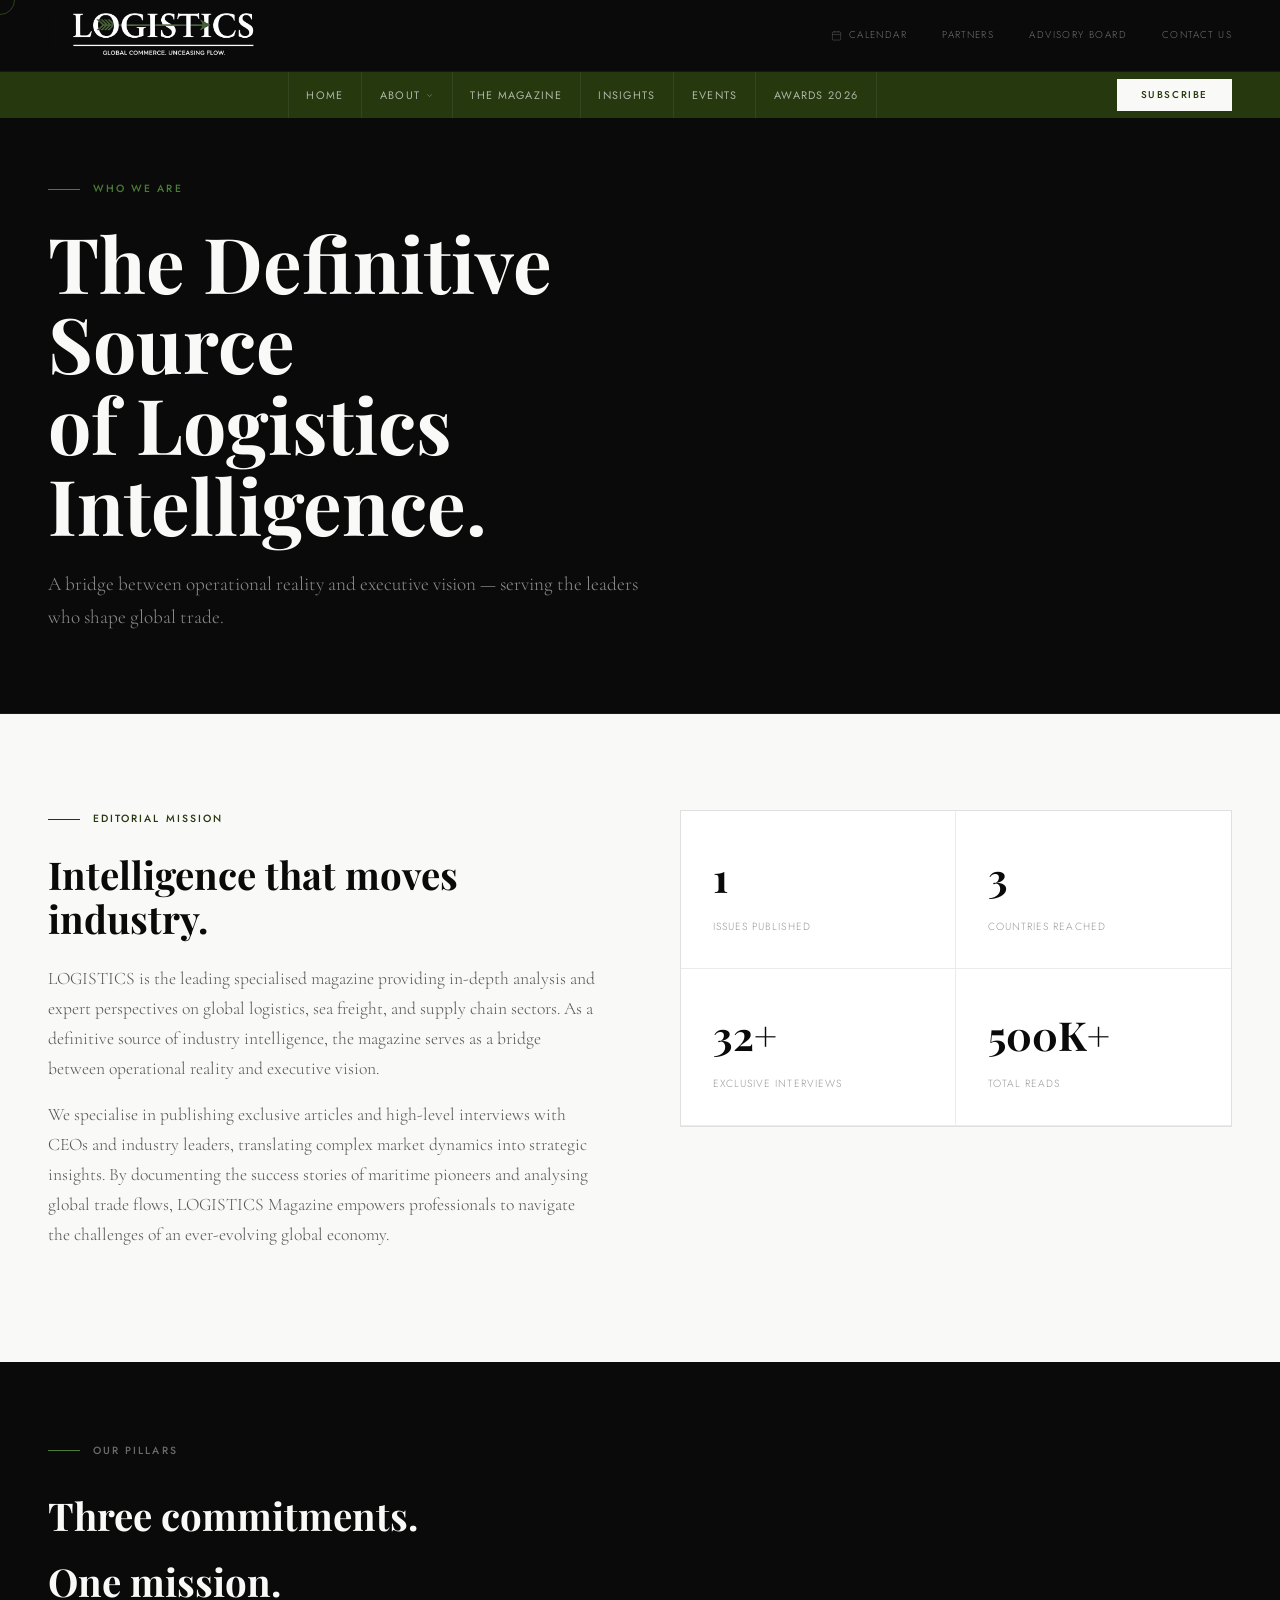
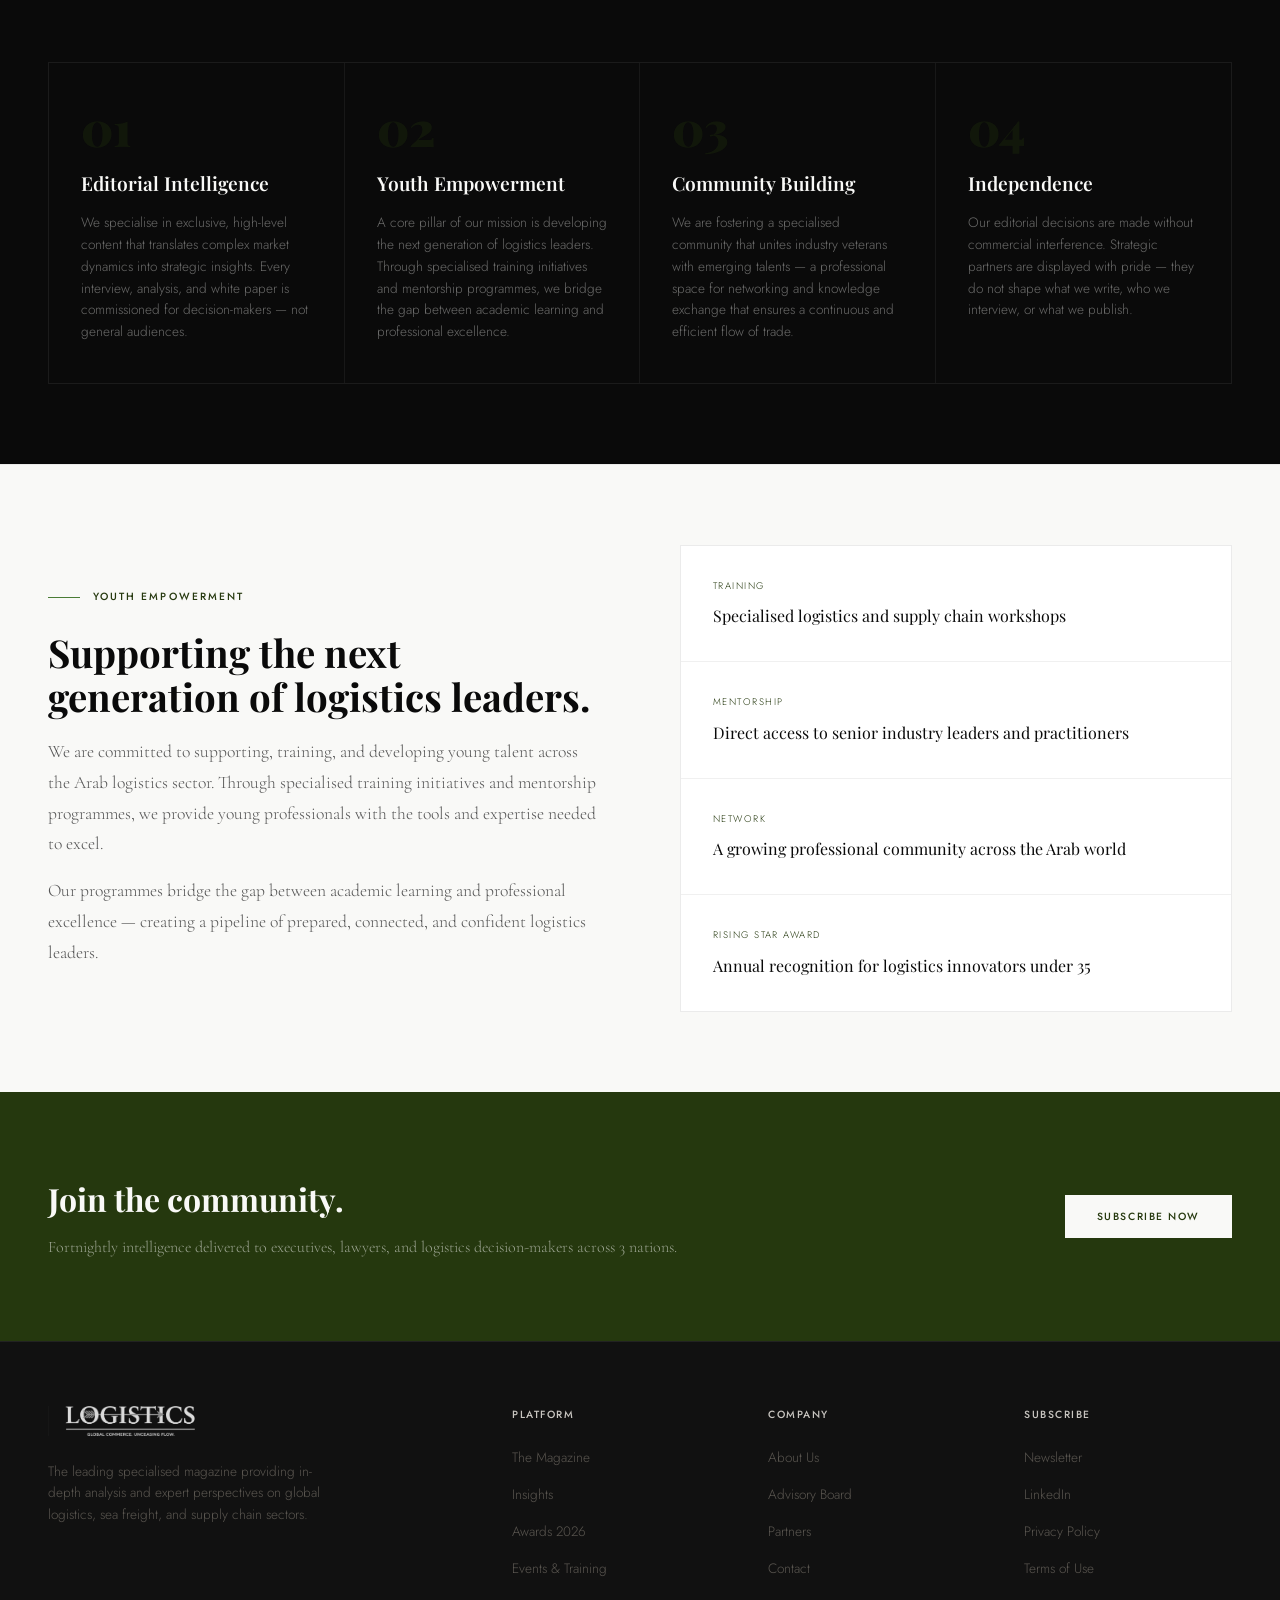
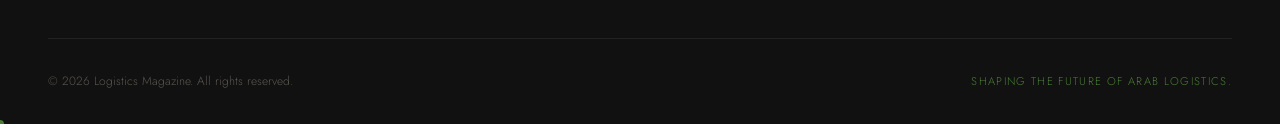
==== commit 88426f94: "Update about.html" ====
--- a/about.html
+++ b/about.html
@@ -32,7 +32,7 @@
         </div>
         <div class="about-stat">
           <span class="about-stat-val">3</span>
-          <span class="about-stat-label">Countries Operating</span>
+          <span class="about-stat-label">Countries Reached</span>
         </div>
         <div class="about-stat">
           <span class="about-stat-val">32+</span>
@@ -111,7 +111,7 @@
   <div class="about-cta-inner reveal">
     <div>
       <h2>Join the community.</h2>
-      <p>Fortnightly intelligence delivered to executives, lawyers, and logistics decision-makers across 3 countries.</p>
+      <p>Fortnightly intelligence delivered to executives, lawyers, and logistics decision-makers across 3 nations.</p>
     </div>
     <a href="index.html#subscribe" class="btn-primary">Subscribe Now</a>
   </div>
